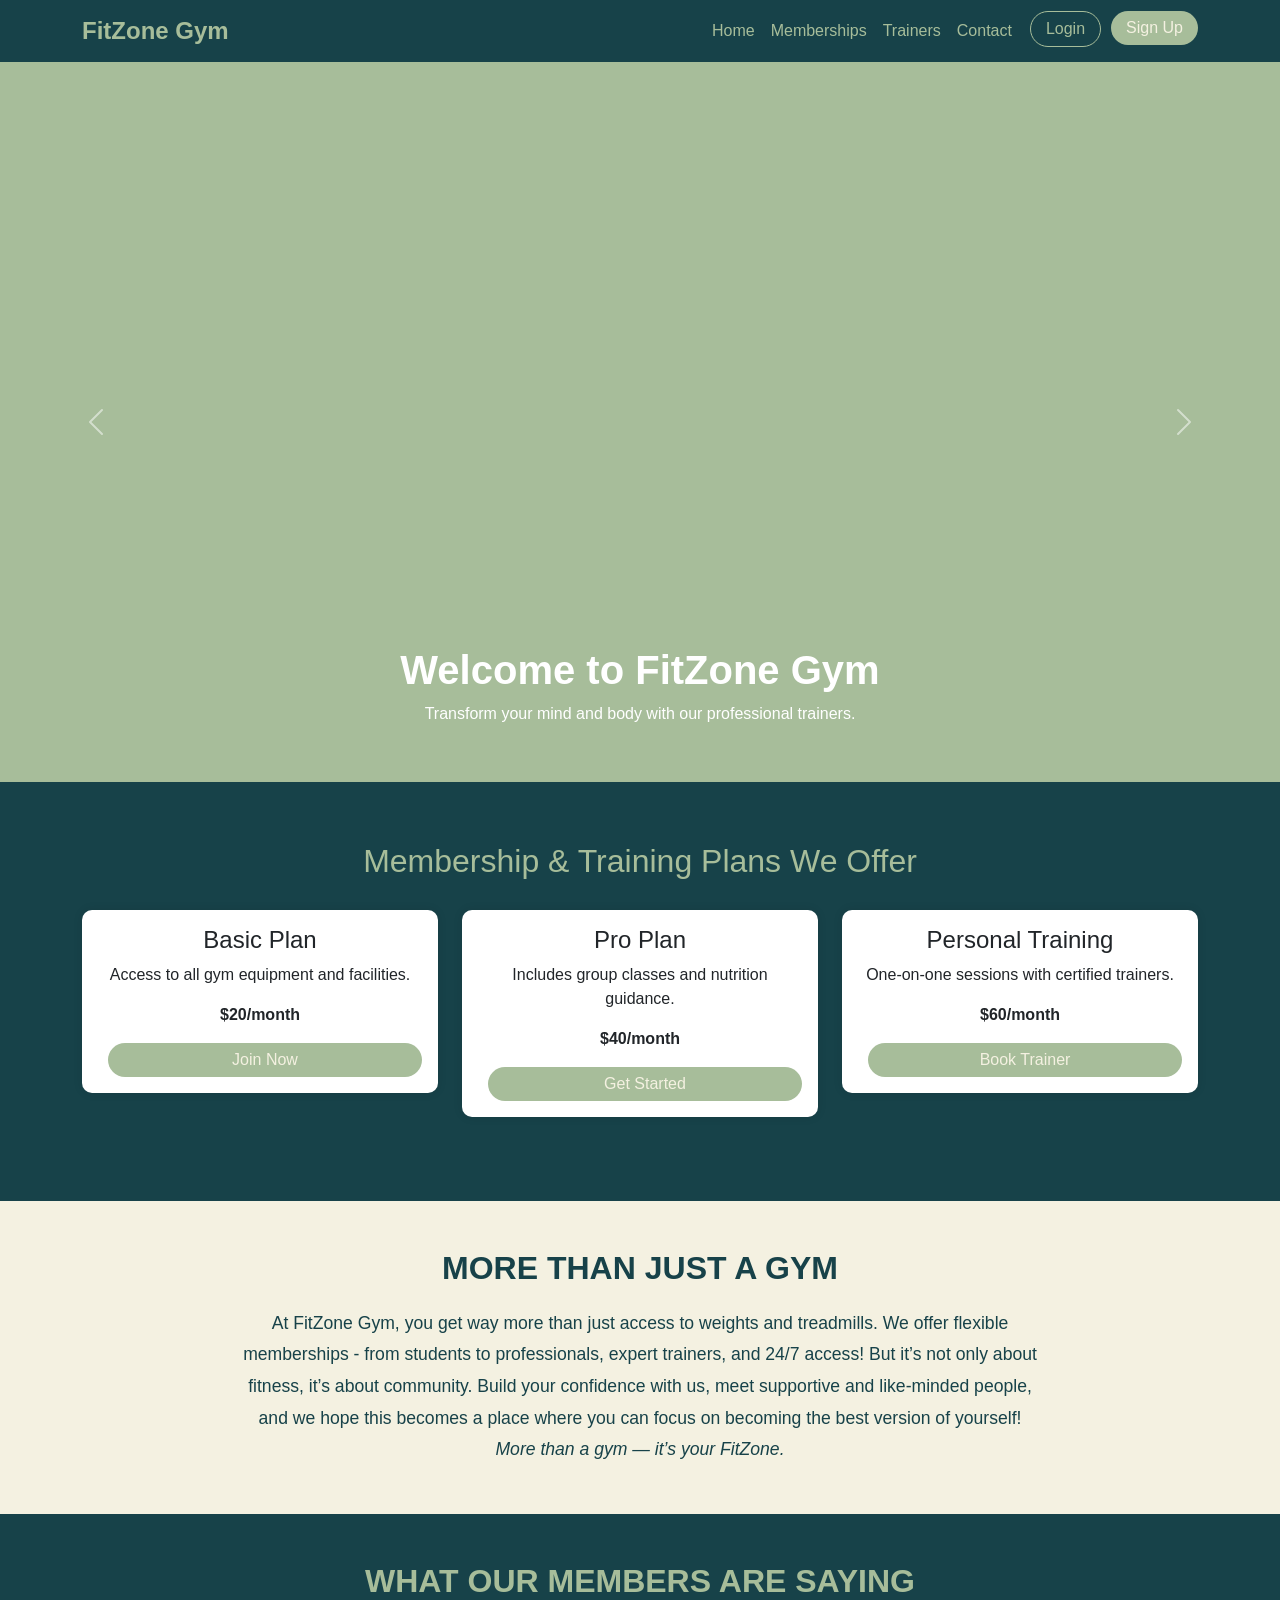
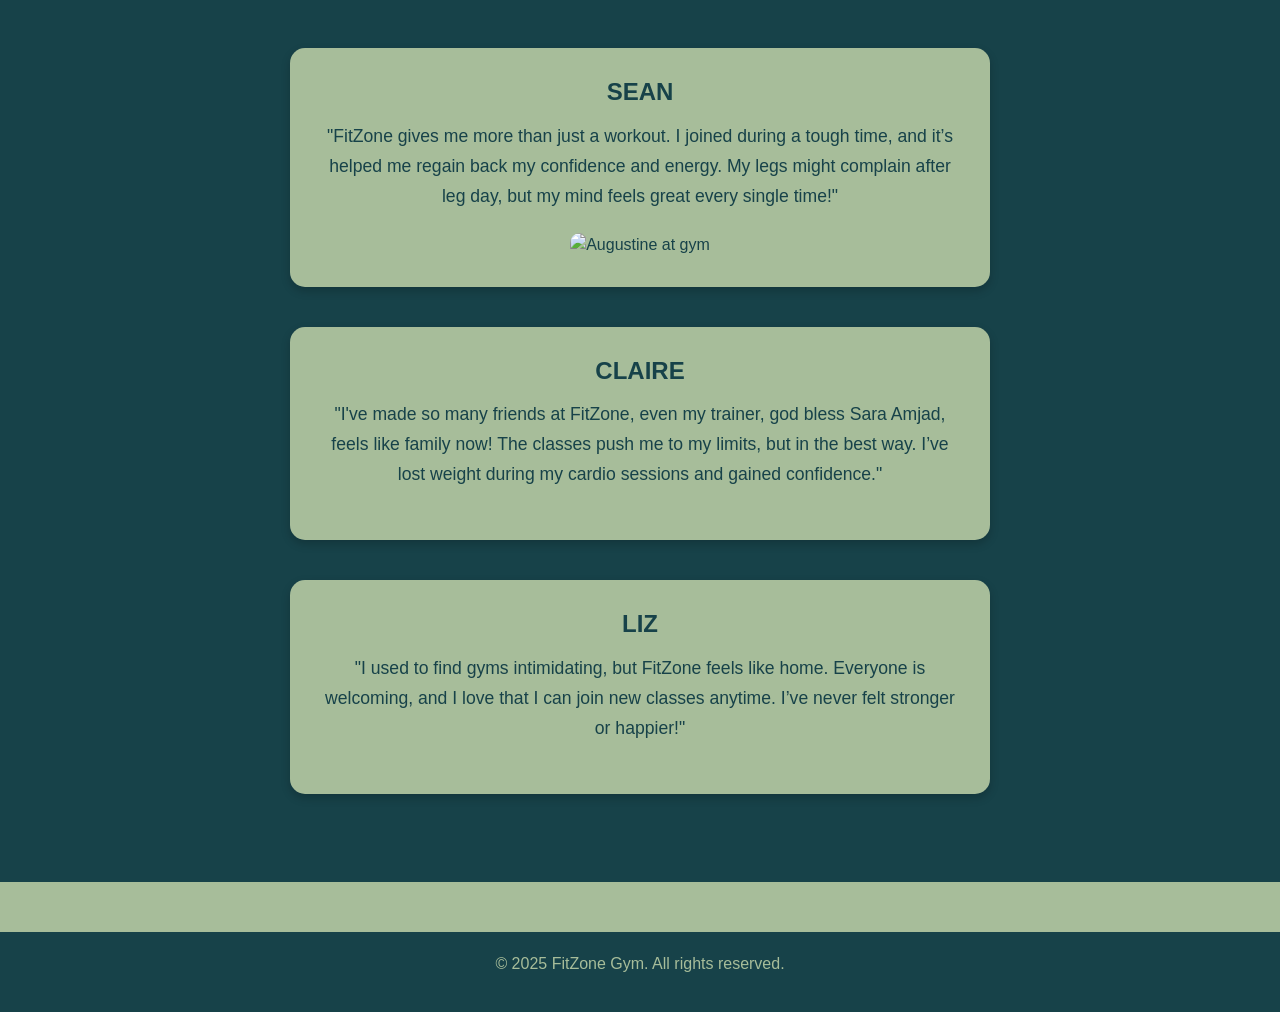
==== index.html @ 0308216d "2nd commit" ====
<!DOCTYPE html>
<html lang="en">
<head>
    <meta charset="UTF-8">
    <meta name="viewport" content="width=device-width, initial-scale=1.0">
    <title>Home - FitZone Gym</title>
    <link href="https://cdn.jsdelivr.net/npm/bootstrap@5.3.3/dist/css/bootstrap.min.css" rel="stylesheet">

    <meta name="description" content="FitZone Gym website offering specialized trainers and different memberships.">
    <meta name="keywords" content="FitZone Gym, Gym memberships, Gym Website, Gym Trainers, Gyms near me">

<style>
    body {
        font-family: 'Helvatica', Arial, Helvetica, sans-serif;
        background-color: #A7BD9A;
    }

    .navbar {
        background-color: #174249;
    }

    .navbar-brand {
        color: #A7BD9A;
        font-weight: bold;
        font-size: 1.5rem;
    }

    .nav-link {
        color: #A7BD9A;
    }

    .nav-link:hover {
        color: #F4F1E1;
    }

    .btn-login, .btn-signup {
      border-radius: 20px;
      padding: 5px 15px;
      margin-left: 10px;
    }

    .btn-login {
      background-color: transparent;
      border: 1px solid #A7BD9A;
      color: #A7BD9A;
    }

    .btn-login:hover {
      background-color: #F4F1E1;
      color: #174249;
    }

    .btn-signup {
      background-color: #A7BD9A;
      color: #F4F1E1;
      border: none;
    }

    .btn-signup:hover {
      background-color: #F4F1E1;
      color: #174249;
    }

    .carousel-item {
      height: 80vh;
      background-size: cover;
      background-position: center;
      position: relative;
    }

    .carousel-caption {
      background-color: #F4F1E1(0, 0, 0, 0.6);
      border-radius: 10px;
      padding: 20px;
    }

    .membership {
      padding: 60px 0;
      background-color: #174249;
      text-align: center;
    }

    .membership h2 {
      color: #A7BD9A;
      margin-bottom: 30px;
    }

    .card {
      border: none;
      border-radius: 10px;
      box-shadow: 0 0 10px rgba(0,0,0,0.1);
      transition: transform 0.3s;
    }

    .card:hover {
      transform: translateY(-5px);
    }

    .about-gym {
      background-color: #F4F1E1;
      color: #174249;
      padding: 80px 20px;
    }

    .about-title {
      font-size: 2rem;
      font-weight: bold;
      color: #174249;
      margin-bottom: 20px;
    }

    .about-text {
      font-size: 1.1rem;
      line-height: 1.8;
      max-width: 800px;
      margin: 0 auto;
      color: #174249;
    }

    .member-reviews {
      background-color: #174249;
      color: #F4F1E1;
      padding: 80px 20px;
    }

    .reviews-title {
      font-size: 2rem;
      font-weight: bold;
      color: #A7BD9A;
      margin-bottom: 40px;
    }

    .review-card {
      background-color: #A7BD9A;
      color: #174249;
      border-radius: 15px;
      padding: 30px;
      margin: 40px auto;
      max-width: 700px;
      text-align: center;
      box-shadow: 0 4px 10px rgba(0,0,0,0.2);
    }

    .review-name {
      font-size: 1.5rem;
      font-weight: bold;
      margin-bottom: 15px;
    }

    .review-text {
      font-size: 1.1rem;
      margin-bottom: 20px;
      line-height: 1.7;
    }

    .review-img {
      width: 100%;
      height: 250px;
      object-fit: cover;
      border-radius: 10px;
    }


    footer {
      background-color: #174249;
      color: #A7BD9A;
      text-align: center;
      padding: 20px 0;
      margin-top: 50px;
    }
</style>
</head>

<body>
    <nav class="navbar navbar-expand-lg">
        <div class="container">
            <a class="navbar-brand" href="index.html">FitZone Gym</a>
              <button style="color: #A7BD9A;" class="navbar-toggler" type="button" data-bs-toggle="collapse" data-bs-target="#navbarNav">
                <span class="navbar-toggler-icon"></span>
              </button>
            <div class="collapse navbar-collapse" id="navbarNav">
                <ul class="navbar-nav ms-auto">
                    <li class="nav-item"><a class="nav-link" href="index.html">Home</a></li>
                    <li class="nav-item"><a class="nav-link" href="memberships.html">Memberships</a></li>
                    <li class="nav-item"><a class="nav-link" href="trainers.html">Trainers</a></li>
                    <li class="nav-item"><a class="nav-link" href="contact.html">Contact</a></li>
                    <li class="nav-item">
                    <a href="login.html" class="btn btn-login">Login</a>
                    </li>
                    <li class="nav-item">
                    <a href="signup.html" class="btn btn-signup">Sign Up</a>
                    </li>
                </ul>
            </div>
        </div>
    </nav>

    <div id="gymCarousel" class="carousel slide" data-bs-ride="carousel">
    <div class="carousel-inner">
      <div class="carousel-item active" style="background-image: url('https://images.pexels.com/photos/703016/pexels-photo-703016.jpeg?cs=srgb&dl=pexels-victorfreitas-703016.jpg&fm=jpg&_gl=1*1otda4c*_ga*OTYzNTMwNDgwLjE3NjEyMTk5NTI.*_ga_8JE65Q40S6*czE3NjE4MDgxOTUkbzIkZzEkdDE3NjE4MDgyMTAkajQ1JGwwJGgw');">
        <div class="carousel-caption">
          <h1 style="font-weight: bold;">Welcome to FitZone Gym</h1>
          <p>Transform your mind and body with our professional trainers.</p>
        </div>
      </div>
      <div class="carousel-item" style="background-image: url('https://images.pexels.com/photos/669584/pexels-photo-669584.jpeg?cs=srgb&dl=pexels-goumbik-669584.jpg&fm=jpg&_gl=1*nt3e1h*_ga*OTYzNTMwNDgwLjE3NjEyMTk5NTI.*_ga_8JE65Q40S6*czE3NjEyMTk5NTEkbzEkZzEkdDE3NjEyMjAxNjMkajUxJGwwJGgw');">
        <div class="carousel-caption">
          <h1 style="font-weight: bold;">Personal Training Programs</h1>
          <p>Get personalized workout plans for your fitness goals.</p>
        </div>
      </div>
      <div class="carousel-item" style="background-image: url('https://images.unsplash.com/photo-1594737625785-cfdb2f0f7f1c');">
        <div class="carousel-caption">
          <h1 style="font-weight: bold;">Join Our Awesome Community!</h1>
          <p>Become part of a fitness family that motivates you daily!</p>
        </div>
      </div>
    </div>

    <button class="carousel-control-prev" type="button" data-bs-target="#gymCarousel" data-bs-slide="prev">
      <span class="carousel-control-prev-icon"></span>
    </button>
    <button class="carousel-control-next" type="button" data-bs-target="#gymCarousel" data-bs-slide="next">
      <span class="carousel-control-next-icon"></span>
    </button>
  </div>

  <section class="membership">
    <div class="container">
      <h2>Membership & Training Plans We Offer</h2>
      <div class="row">
        <div class="col-md-4 mb-4">
          <div class="card p-3">
            <h4>Basic Plan</h4>
            <p>Access to all gym equipment and facilities.</p>
            <p><strong>$20/month</strong></p>
            <a href="#" class="btn btn-signup">Join Now</a>
          </div>
        </div>
        <div class="col-md-4 mb-4">
          <div class="card p-3">
            <h4>Pro Plan</h4>
            <p>Includes group classes and nutrition guidance.</p>
            <p><strong>$40/month</strong></p>
            <a href="#" class="btn btn-signup">Get Started</a>
          </div>
        </div>
        <div class="col-md-4 mb-4">
          <div class="card p-3">
            <h4>Personal Training</h4>
            <p>One-on-one sessions with certified trainers.</p>
            <p><strong>$60/month</strong></p>
            <a href="#" class="btn btn-signup">Book Trainer</a>
          </div>
        </div>
      </div>
    </div>
  </section>

<section class="about-gym py-5">
  <div class="container text-center">
    <h2 style="font-weight: bold; color: #174249;" class="about-title">MORE THAN JUST A GYM</h2>
    <p class="about-text">
      At FitZone Gym, you get way more than just access to weights and treadmills.
      We offer flexible memberships - from students to professionals, expert trainers, and 24/7 access! But it’s not only about fitness, it’s about community. 
      Build your confidence with us, meet supportive and like-minded people, and we hope this becomes a place where you can focus on becoming the best version of yourself!
      <em>More than a gym — it’s your FitZone.</em> </p>
  </div>
</section>

<section class="member-reviews py-5">
  <div class="container text-center">
    <h2 class="reviews-title mb-5">WHAT OUR MEMBERS ARE SAYING</h2>

    <div class="review-card">
      <h4 class="review-name">SEAN</h4>
      <p class="review-text">
        "FitZone gives me more than just a workout. I joined during a tough time, and it’s helped me regain back my confidence and energy. My legs might complain after leg day, but my mind feels great every single time!"
      </p>
      <img src="https://images.pexels.com/photos/3763877/pexels-photo-3763877.jpeg" alt="Augustine at gym" class="review-img">
    </div>

    <div class="review-card">
      <h4 class="review-name">CLAIRE</h4>
      <p class="review-text">
        "I've made so many friends at FitZone, even my trainer, god bless Sara Amjad, feels like family now! The classes push me to my limits, but in the best way. I’ve lost weight during my cardio sessions and gained confidence."
      </p>
    </div>

    <div class="review-card">
      <h4 class="review-name">LIZ</h4>
      <p class="review-text">
        "I used to find gyms intimidating, but FitZone feels like home.  Everyone is welcoming, and I love that I can join new classes anytime. I’ve never felt stronger or happier!"
      </p>
    </div>
  </div>
</section>

<footer>
    <p>© 2025 FitZone Gym. All rights reserved.</p>
  </footer>

  <script src="https://cdn.jsdelivr.net/npm/bootstrap@5.3.3/dist/js/bootstrap.bundle.min.js"></script>
</body>
</html>
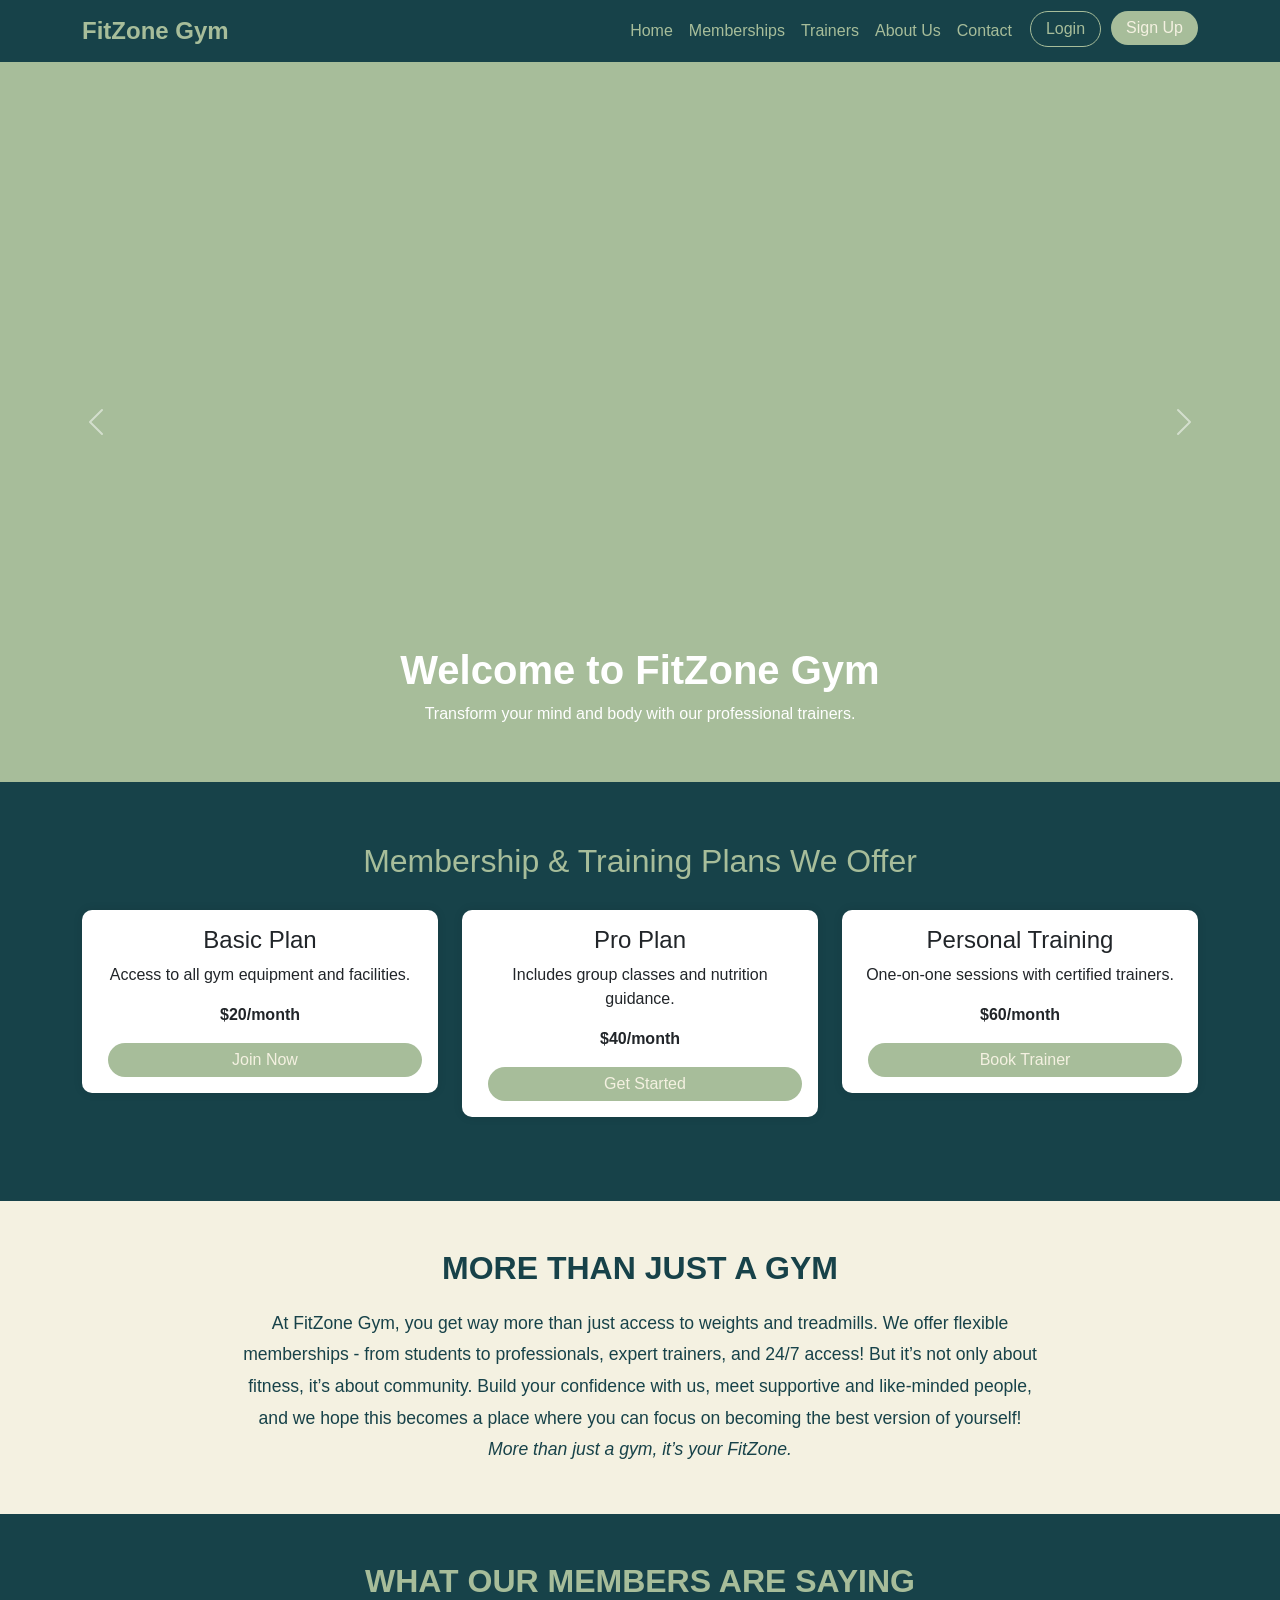
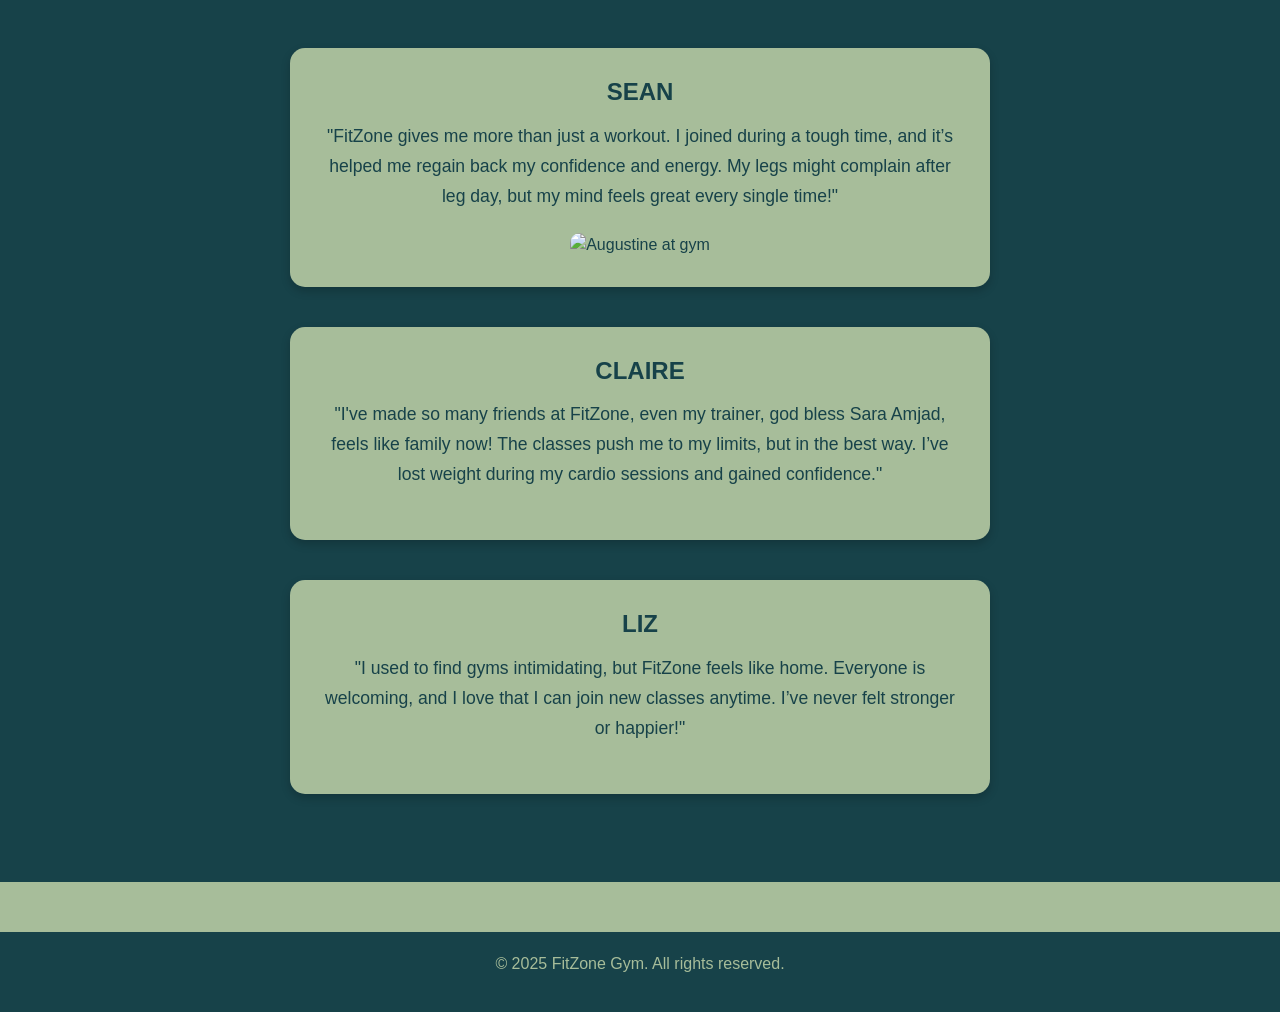
==== commit c0460329: "final" ====
--- a/index.html
+++ b/index.html
@@ -11,7 +11,7 @@
 
 <style>
     body {
-        font-family: 'Helvatica', Arial, Helvetica, sans-serif;
+        font-family: 'Helvatica', 'Arial', 'sans-serif';
         background-color: #A7BD9A;
     }
 
@@ -159,7 +159,6 @@
       object-fit: cover;
       border-radius: 10px;
     }
-
 
     footer {
       background-color: #174249;
@@ -183,6 +182,7 @@
                     <li class="nav-item"><a class="nav-link" href="index.html">Home</a></li>
                     <li class="nav-item"><a class="nav-link" href="memberships.html">Memberships</a></li>
                     <li class="nav-item"><a class="nav-link" href="trainers.html">Trainers</a></li>
+                    <li class="nav-item"><a class="nav-link" href="aboutus.html">About Us</a></li>
                     <li class="nav-item"><a class="nav-link" href="contact.html">Contact</a></li>
                     <li class="nav-item">
                     <a href="login.html" class="btn btn-login">Login</a>
@@ -264,7 +264,7 @@
       At FitZone Gym, you get way more than just access to weights and treadmills.
       We offer flexible memberships - from students to professionals, expert trainers, and 24/7 access! But it’s not only about fitness, it’s about community. 
       Build your confidence with us, meet supportive and like-minded people, and we hope this becomes a place where you can focus on becoming the best version of yourself!
-      <em>More than a gym — it’s your FitZone.</em> </p>
+      <em>More than just a gym, it’s your FitZone.</em> </p>
   </div>
 </section>
 
